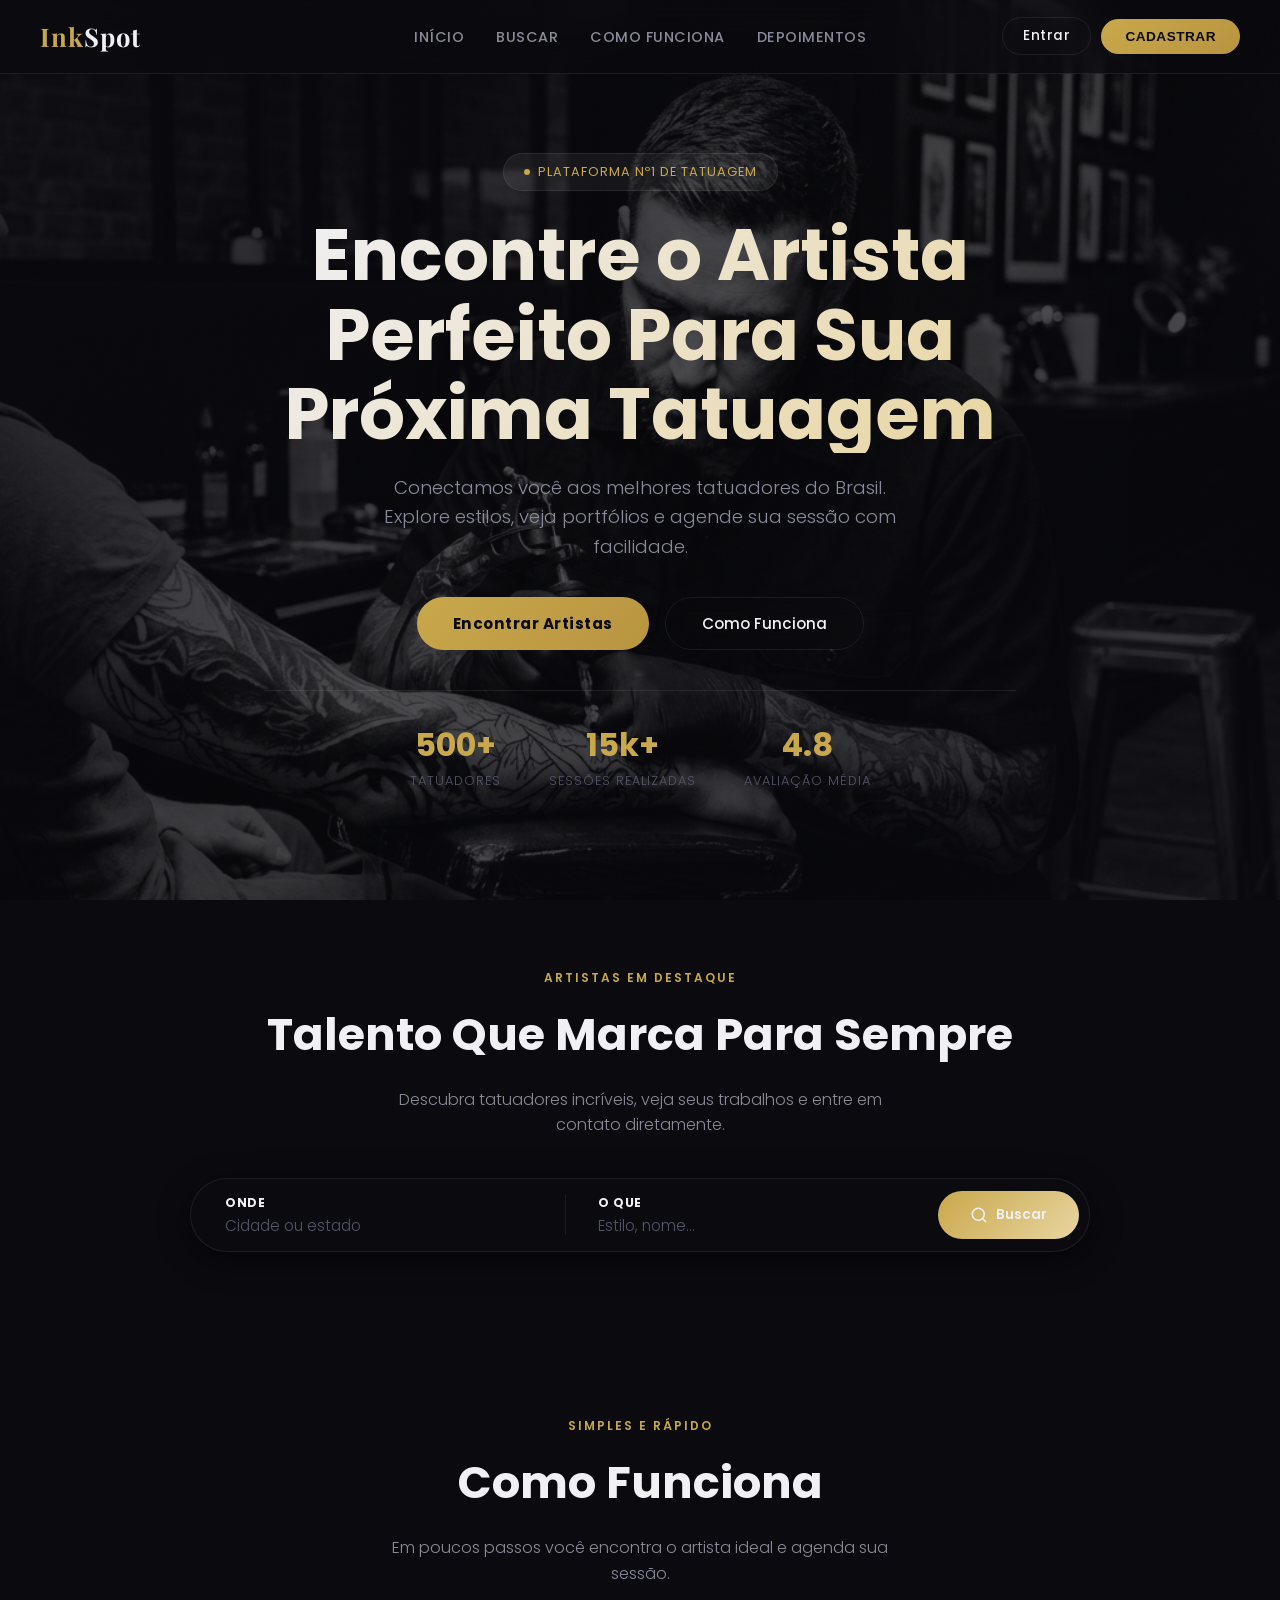
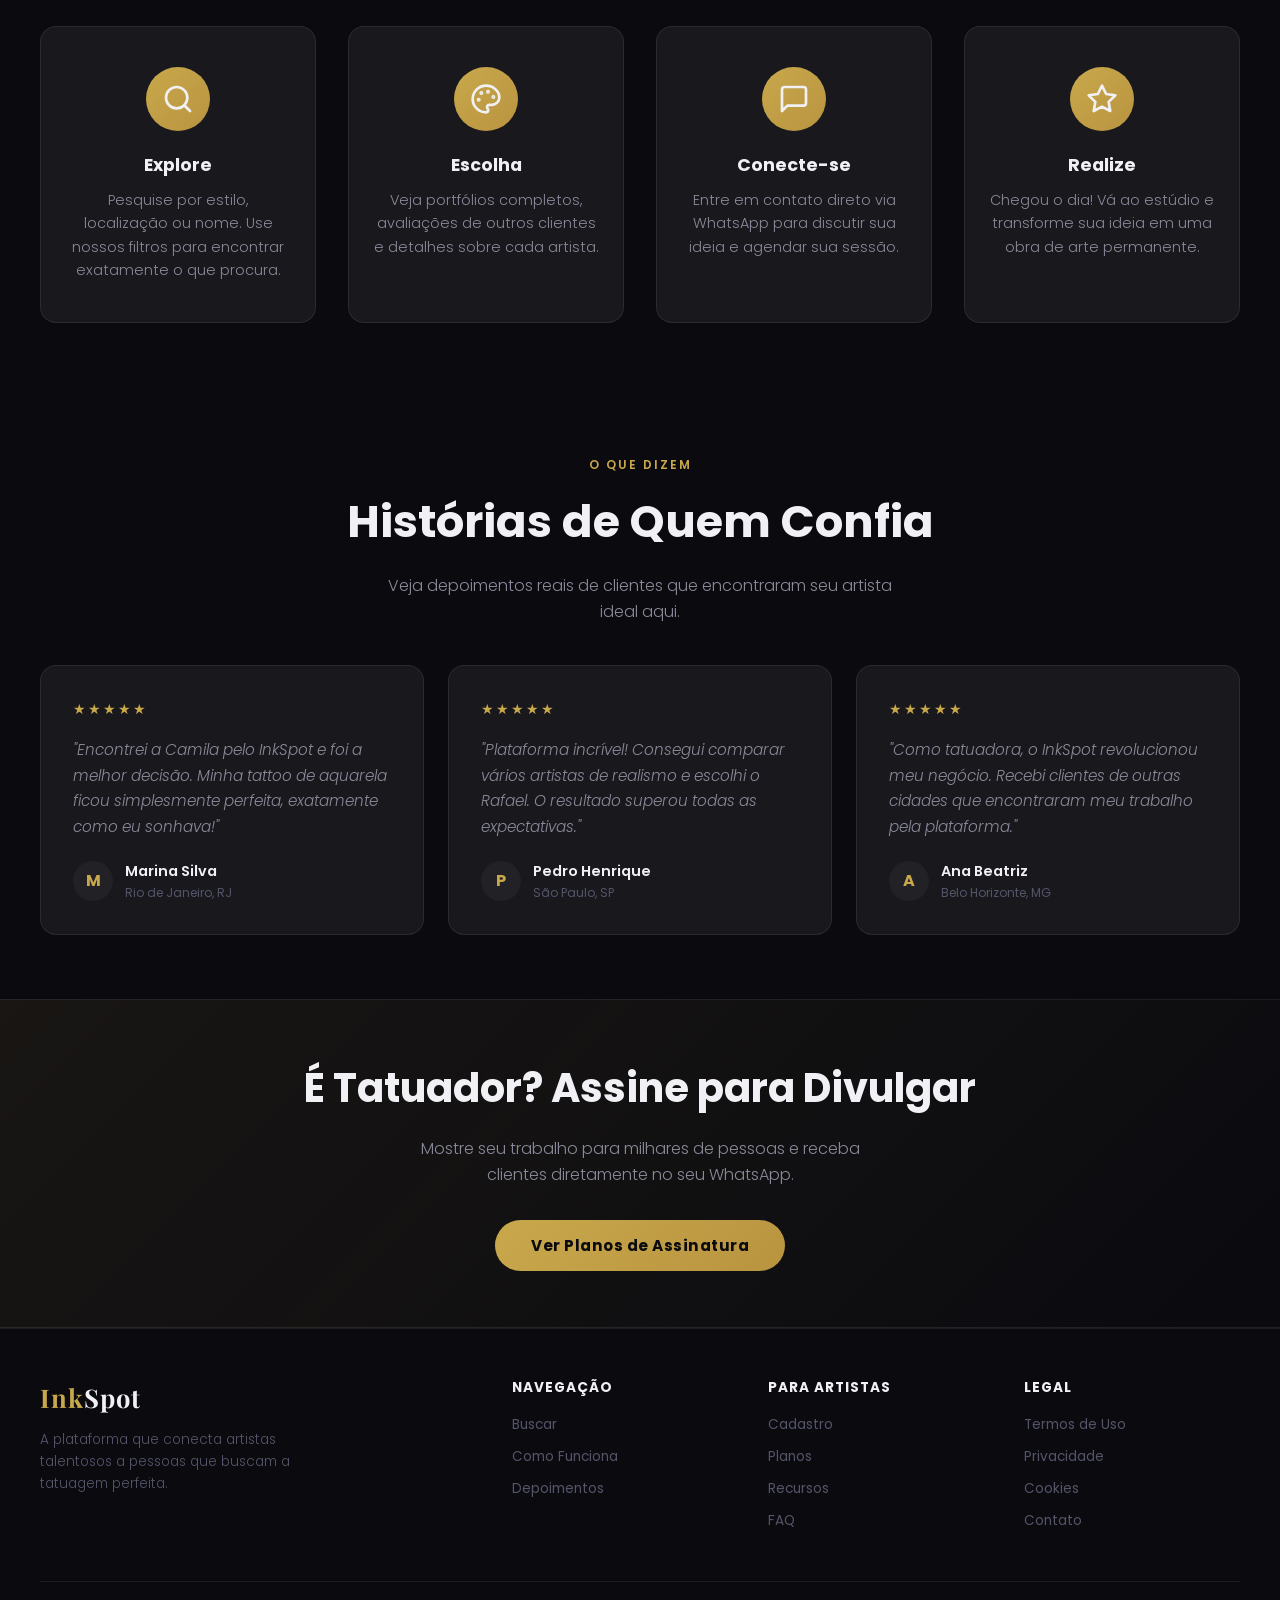
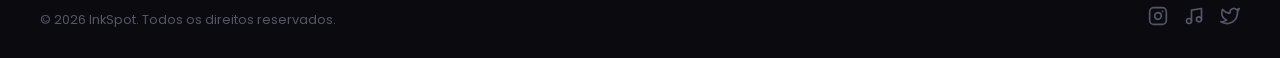
==== Cursos/218191 - PROJETO INTEGRADOR III - NEGÓCIOS DIGITAIS (MAT) 0101-03-26-1s/AppTatto/Index.html @ c36d63e2 "Merge branch 'main' of https://github.com/gujarbim/PUC" ====
<!DOCTYPE html>
<html lang="pt-BR">

<head>
  <meta charset="UTF-8">
  <meta name="viewport" content="width=device-width, initial-scale=1.0">
  <meta name="description"
    content="InkSpot — Encontre os melhores tatuadores da sua região. Veja portfólios, avaliações e agende sua sessão.">
  <title>InkSpot — Encontre Tatuadores Incríveis</title>
  <link rel="stylesheet" href="styles.css">
</head>

<body>

  <!-- Navbar -->
  <nav class="navbar" id="navbar">
    <a href="#" class="nav-logo">Ink<span>Spot</span></a>
    <ul class="nav-links" id="navLinks"><li><a href="Index.html">Início</a></li><li><a href="buscar.html">Buscar</a></li>
      <li><a href="#how">Como Funciona</a></li>
      <li><a href="#testimonials">Depoimentos</a></li>
    </ul>
    <div class="nav-right">

      <div id="navAuthArea">
        <button class="nav-login-btn" onclick="openAuth('login')">Entrar</button>
        <button class="nav-cta" onclick="openAuth('register')">Cadastrar</button>
      </div>
      <button class="nav-toggle" id="navToggle" aria-label="Menu">
        <span></span><span></span><span></span>
      </button>
    </div>
  </nav>

  <!-- Hero -->
  <section class="hero" id="hero">
    <div class="hero-bg"></div>
    <div class="hero-content">
      <div class="hero-badge">Plataforma Nº1 de Tatuagem</div>
      <h1>Encontre o Artista Perfeito Para Sua Próxima Tatuagem</h1>
      <p>Conectamos você aos melhores tatuadores do Brasil. Explore estilos, veja portfólios e agende sua sessão com
        facilidade.</p>
      <div class="hero-actions">
        <button class="btn-primary" onclick="document.getElementById('artists').scrollIntoView({behavior:'smooth'})">Encontrar Artistas</button>
        <button class="btn-outline" onclick="document.getElementById('how').scrollIntoView({behavior:'smooth'})">Como
          Funciona</button>
      </div>
      <div class="hero-stats">
        <div class="hero-stat">
          <h3>500+</h3>
          <p>Tatuadores</p>
        </div>
        <div class="hero-stat">
          <h3>15k+</h3>
          <p>Sessões Realizadas</p>
        </div>
        <div class="hero-stat">
          <h3>4.8</h3>
          <p>Avaliação Média</p>
        </div>
      </div>
    </div>
  </section>

  <!-- Artists -->
  <section class="section" id="artists">
    <div class="section-header fade-in">
      <span class="section-tag">Artistas em Destaque</span>
      <h2>Talento Que Marca Para Sempre</h2>
      <p>Descubra tatuadores incríveis, veja seus trabalhos e entre em contato diretamente.</p>
    </div>
    <!-- Search Panel (Airbnb Style) -->
    <div class="search-panel fade-in">
      <div class="search-panel-field">
        <label for="cepInput">Onde</label>
        <input type="text" id="cepInput" placeholder="Cidade ou estado">
      </div>
      <div class="search-panel-divider"></div>
      <div class="search-panel-field">
        <label for="searchInput">O que</label>
        <input type="text" id="searchInput" placeholder="Estilo, nome...">
      </div>
      <div class="search-panel-actions">
        <button class="search-panel-btn" id="searchBtn">
          <svg width="18" height="18" viewBox="0 0 24 24" fill="none" stroke="currentColor" stroke-width="2" stroke-linecap="round" stroke-linejoin="round">
            <circle cx="11" cy="11" r="8"></circle>
            <line x1="21" y1="21" x2="16.65" y2="16.65"></line>
          </svg>
          Buscar
        </button>
      </div>
    </div>
  </section>

  <!-- How It Works -->
  <section class="section" id="how">
    <div class="section-header fade-in">
      <span class="section-tag">Simples e Rápido</span>
      <h2>Como Funciona</h2>
      <p>Em poucos passos você encontra o artista ideal e agenda sua sessão.</p>
    </div>
    <div class="steps-grid">
      <div class="step-card fade-in">
        <div class="step-icon"><svg width="32" height="32" viewBox="0 0 24 24" fill="none" stroke="currentColor"
            stroke-width="2" stroke-linecap="round" stroke-linejoin="round">
            <circle cx="11" cy="11" r="8"></circle>
            <line x1="21" y1="21" x2="16.65" y2="16.65"></line>
          </svg></div>
        <h3>Explore</h3>
        <p>Pesquise por estilo, localização ou nome. Use nossos filtros para encontrar exatamente o que procura.</p>
      </div>
      <div class="step-card fade-in">
        <div class="step-icon"><svg width="32" height="32" viewBox="0 0 24 24" fill="none" stroke="currentColor"
            stroke-width="2" stroke-linecap="round" stroke-linejoin="round">
            <circle cx="13.5" cy="6.5" r=".5" fill="currentColor"></circle>
            <circle cx="17.5" cy="10.5" r=".5" fill="currentColor"></circle>
            <circle cx="8.5" cy="7.5" r=".5" fill="currentColor"></circle>
            <circle cx="6.5" cy="12.5" r=".5" fill="currentColor"></circle>
            <path
              d="M12 2C6.5 2 2 6.5 2 12s4.5 10 10 10c.926 0 1.648-.746 1.648-1.688 0-.437-.18-.835-.437-1.125-.29-.289-.438-.652-.438-1.125a1.64 1.64 0 0 1 1.668-1.668h1.996c3.051 0 5.555-2.503 5.555-5.554C21.965 6.012 17.461 2 12 2z">
            </path>
          </svg></div>
        <h3>Escolha</h3>
        <p>Veja portfólios completos, avaliações de outros clientes e detalhes sobre cada artista.</p>
      </div>
      <div class="step-card fade-in">
        <div class="step-icon"><svg width="32" height="32" viewBox="0 0 24 24" fill="none" stroke="currentColor"
            stroke-width="2" stroke-linecap="round" stroke-linejoin="round">
            <path d="M21 15a2 2 0 0 1-2 2H7l-4 4V5a2 2 0 0 1 2-2h14a2 2 0 0 1 2 2z"></path>
          </svg></div>
        <h3>Conecte-se</h3>
        <p>Entre em contato direto via WhatsApp para discutir sua ideia e agendar sua sessão.</p>
      </div>
      <div class="step-card fade-in">
        <div class="step-icon"><svg width="32" height="32" viewBox="0 0 24 24" fill="none" stroke="currentColor"
            stroke-width="2" stroke-linecap="round" stroke-linejoin="round">
            <polygon
              points="12 2 15.09 8.26 22 9.27 17 14.14 18.18 21.02 12 17.77 5.82 21.02 7 14.14 2 9.27 8.91 8.26 12 2">
            </polygon>
          </svg></div>
        <h3>Realize</h3>
        <p>Chegou o dia! Vá ao estúdio e transforme sua ideia em uma obra de arte permanente.</p>
      </div>
    </div>
  </section>

  <!-- Testimonials -->
  <section class="section" id="testimonials">
    <div class="section-header fade-in">
      <span class="section-tag">O Que Dizem</span>
      <h2>Histórias de Quem Confia</h2>
      <p>Veja depoimentos reais de clientes que encontraram seu artista ideal aqui.</p>
    </div>
    <div class="testimonials-grid">
      <div class="testimonial-card fade-in">
        <div class="testimonial-stars">★★★★★</div>
        <blockquote>"Encontrei a Camila pelo InkSpot e foi a melhor decisão. Minha tattoo de aquarela ficou simplesmente
          perfeita, exatamente como eu sonhava!"</blockquote>
        <div class="testimonial-author">
          <div class="testimonial-author-avatar">M</div>
          <div class="testimonial-author-info">
            <p>Marina Silva</p>
            <p>Rio de Janeiro, RJ</p>
          </div>
        </div>
      </div>
      <div class="testimonial-card fade-in">
        <div class="testimonial-stars">★★★★★</div>
        <blockquote>"Plataforma incrível! Consegui comparar vários artistas de realismo e escolhi o Rafael. O resultado
          superou todas as expectativas."</blockquote>
        <div class="testimonial-author">
          <div class="testimonial-author-avatar">P</div>
          <div class="testimonial-author-info">
            <p>Pedro Henrique</p>
            <p>São Paulo, SP</p>
          </div>
        </div>
      </div>
      <div class="testimonial-card fade-in">
        <div class="testimonial-stars">★★★★★</div>
        <blockquote>"Como tatuadora, o InkSpot revolucionou meu negócio. Recebi clientes de outras cidades que
          encontraram meu trabalho pela plataforma."</blockquote>
        <div class="testimonial-author">
          <div class="testimonial-author-avatar">A</div>
          <div class="testimonial-author-info">
            <p>Ana Beatriz</p>
            <p>Belo Horizonte, MG</p>
          </div>
        </div>
      </div>
    </div>
  </section>

  <!-- CTA -->
  <section class="cta-section fade-in">
    <h2>É Tatuador? Assine para Divulgar</h2>
    <p>Mostre seu trabalho para milhares de pessoas e receba clientes diretamente no seu WhatsApp.</p>
    <button class="btn-primary" onclick="openAuth('register')">Ver Planos de Assinatura</button>
  </section>

  <!-- Footer -->
  <footer class="footer">
    <div class="footer-grid">
      <div class="footer-brand">
        <a href="#" class="nav-logo">Ink<span>Spot</span></a>
        <p>A plataforma que conecta artistas talentosos a pessoas que buscam a tatuagem perfeita.</p>
      </div>
      <div class="footer-col">
        <h4>Navegação</h4>
        <a href="buscar.html">Buscar</a>
        <a href="#how">Como Funciona</a>
        <a href="#testimonials">Depoimentos</a>
      </div>
      <div class="footer-col">
        <h4>Para Artistas</h4>
        <a href="#">Cadastro</a>
        <a href="#">Planos</a>
        <a href="#">Recursos</a>
        <a href="#">FAQ</a>
      </div>
      <div class="footer-col">
        <h4>Legal</h4>
        <a href="#">Termos de Uso</a>
        <a href="#">Privacidade</a>
        <a href="#">Cookies</a>
        <a href="#">Contato</a>
      </div>
    </div>
    <div class="footer-bottom">
      <span>© 2026 InkSpot. Todos os direitos reservados.</span>
      <div class="footer-socials">
        <a href="#" aria-label="Instagram"><svg width="20" height="20" viewBox="0 0 24 24" fill="none"
            stroke="currentColor" stroke-width="2" stroke-linecap="round" stroke-linejoin="round">
            <rect x="2" y="2" width="20" height="20" rx="5" ry="5"></rect>
            <path d="M16 11.37A4 4 0 1 1 12.63 8 4 4 0 0 1 16 11.37z"></path>
            <line x1="17.5" y1="6.5" x2="17.51" y2="6.5"></line>
          </svg></a>
        <a href="#" aria-label="TikTok"><svg width="20" height="20" viewBox="0 0 24 24" fill="none"
            stroke="currentColor" stroke-width="2" stroke-linecap="round" stroke-linejoin="round">
            <path d="M9 18V5l12-2v13"></path>
            <circle cx="6" cy="18" r="3"></circle>
            <circle cx="18" cy="16" r="3"></circle>
          </svg></a>
        <a href="#" aria-label="Twitter"><svg width="20" height="20" viewBox="0 0 24 24" fill="none"
            stroke="currentColor" stroke-width="2" stroke-linecap="round" stroke-linejoin="round">
            <path
              d="M23 3a10.9 10.9 0 0 1-3.14 1.53 4.48 4.48 0 0 0-7.86 3v1A10.66 10.66 0 0 1 3 4s-4 9 5 13a11.64 11.64 0 0 1-7 2c9 5 20 0 20-11.5a4.5 4.5 0 0 0-.08-.83A7.72 7.72 0 0 0 23 3z">
            </path>
          </svg></a>
      </div>
    </div>
  </footer>

  <!-- Modal -->
  <div class="modal-overlay" id="modalOverlay">
    <div class="modal" id="modalContent"></div>
  </div>

  <!-- Auth Modal -->
  <div class="modal-overlay" id="authOverlay">
    <div class="auth-modal" id="authModal"></div>
  </div>

  <script src="app.js"></script>
  <script src="auth.js"></script>
</body>

</html>
---- Cursos/218191 - PROJETO INTEGRADOR III - NEGÓCIOS DIGITAIS (MAT) 0101-03-26-1s/AppTatto/styles.css ----
@import url('https://fonts.googleapis.com/css2?family=Poppins:wght@300;400;500;600;700;800;900&family=Playfair+Display:ital,wght@0,700;1,700&display=swap');

*, *::before, *::after { margin: 0; padding: 0; box-sizing: border-box; }

:root {
  --bg-primary: #ffffff;
  --bg-secondary: #f0f0f5;
  --bg-card: rgba(0,0,0,0.03);
  --bg-glass: rgba(0,0,0,0.04);
  --border-glass: rgba(0,0,0,0.1);
  --text-primary: #000000;
  --text-secondary: #333333;
  --text-muted: #666666;
  --accent: #b8943f;
  --accent-glow: rgba(184,148,63,0.25);
  --accent-2: #8a7030;
  --danger: #ff4757;
  --success: #2ed573;
  --radius: 16px;
  --radius-sm: 10px;
  --radius-full: 999px;
  --shadow: 0 8px 32px rgba(0,0,0,0.1);
  --transition: 0.3s cubic-bezier(0.4, 0, 0.2, 1);
  --nav-bg: rgba(255,255,255,0.8);
  --nav-bg-scroll: rgba(255,255,255,0.95);
  --hero-overlay: linear-gradient(135deg, rgba(255,255,255,0.92) 0%, rgba(255,255,255,0.7) 50%, rgba(255,255,255,0.85) 100%);
  --gallery-overlay: rgba(255,255,255,0.9);
  --mobile-nav-bg: rgba(255,255,255,0.98);
  --card-hover-shadow: 0 12px 40px rgba(0,0,0,0.15);
  --modal-overlay-bg: rgba(0,0,0,0.5);

  --bg-primary: #0a0a0f;
  --bg-secondary: #12121a;
  --bg-card: rgba(255,255,255,0.04);
  --bg-glass: rgba(255,255,255,0.06);
  --border-glass: rgba(255,255,255,0.08);
  --text-primary: #f0f0f5;
  --text-secondary: #8a8a9a;
  --text-muted: #55556a;
  --accent: #c9a84c;
  --accent-glow: rgba(201,168,76,0.3);
  --accent-2: #e8d5a0;
  --shadow: 0 8px 32px rgba(0,0,0,0.4);
  --nav-bg: rgba(10,10,15,0.7);
  --nav-bg-scroll: rgba(10,10,15,0.95);
  --hero-overlay: linear-gradient(135deg, rgba(10,10,15,0.92) 0%, rgba(10,10,15,0.7) 50%, rgba(10,10,15,0.85) 100%);
  --gallery-overlay: rgba(10,10,15,0.9);
  --mobile-nav-bg: rgba(10,10,15,0.98);
  --card-hover-shadow: 0 12px 40px rgba(0,0,0,0.5);
  --modal-overlay-bg: rgba(0,0,0,0.8);
}



html { scroll-behavior: smooth; }

body {
  font-family: 'Poppins', sans-serif;
  background: var(--bg-primary);
  color: var(--text-primary);
  line-height: 1.6;
  overflow-x: hidden;
  min-height: 100vh;
}

/* ── Scrollbar ── */
::-webkit-scrollbar { width: 6px; }
::-webkit-scrollbar-track { background: transparent; }
::-webkit-scrollbar-thumb { background: var(--accent); border-radius: 3px; }

/* ── Navigation ── */
.navbar {
  position: fixed; top: 0; left: 0; right: 0; z-index: 1000;
  display: flex; align-items: center; justify-content: space-between;
  padding: 16px 40px;
  background: var(--nav-bg);
  backdrop-filter: blur(20px); -webkit-backdrop-filter: blur(20px);
  border-bottom: 1px solid var(--border-glass);
  transition: var(--transition);
}
.navbar.scrolled { background: var(--nav-bg-scroll); padding: 10px 40px; }
.nav-logo {
  font-family: 'Playfair Display', serif;
  font-size: 1.6rem; font-weight: 700; color: var(--accent);
  text-decoration: none; letter-spacing: 1px;
}
.nav-logo span { color: var(--text-primary); }
.nav-links { position: absolute; left: 50%; transform: translateX(-50%); display: flex; gap: 32px; list-style: none; }
.nav-links a {
  color: var(--text-secondary); text-decoration: none; font-weight: 500;
  font-size: 0.9rem; letter-spacing: 0.5px; text-transform: uppercase;
  transition: var(--transition); position: relative;
}
.nav-links a::after {
  content: ''; position: absolute; bottom: -4px; left: 0; width: 0; height: 2px;
  background: var(--accent); transition: var(--transition);
}
.nav-links a:hover { color: var(--accent); }
.nav-links a:hover::after { width: 100%; }
.nav-cta {
  background: linear-gradient(135deg, var(--accent), #b8943f);
  color: #0a0a0f; border: none; padding: 10px 24px;
  border-radius: var(--radius-full); font-weight: 600; font-size: 0.85rem;
  cursor: pointer; letter-spacing: 0.5px; text-transform: uppercase;
  transition: var(--transition);
}
.nav-cta:hover { transform: translateY(-2px); box-shadow: 0 4px 20px var(--accent-glow); }
.nav-right { display: flex; align-items: center; gap: 12px; }
.theme-toggle {
  background: var(--bg-glass); border: 1px solid var(--border-glass);
  width: 40px; height: 40px; border-radius: 50%; cursor: pointer;
  display: flex; align-items: center; justify-content: center;
  font-size: 1.1rem; transition: var(--transition); color: var(--text-primary);
}
.theme-toggle:hover { border-color: var(--accent); background: var(--accent-glow); }
.nav-toggle { display: none; flex-direction: column; gap: 5px; cursor: pointer; background: none; border: none; padding: 4px; }
.nav-toggle span { width: 24px; height: 2px; background: var(--text-primary); transition: var(--transition); display: block; }
.nav-toggle.active span:nth-child(1) { transform: rotate(45deg) translate(5px, 5px); }
.nav-toggle.active span:nth-child(2) { opacity: 0; }
.nav-toggle.active span:nth-child(3) { transform: rotate(-45deg) translate(5px, -5px); }

/* ── Hero ── */
.hero {
  position: relative; min-height: 100vh;
  display: flex; align-items: center; justify-content: center;
  overflow: hidden; padding-top: 80px;
}
.hero-bg {
  position: absolute; inset: 0;
  background: url('assets/images/hero-bg.png') center/cover no-repeat;
}
.hero-bg::after {
  content: ''; position: absolute; inset: 0;
  background: var(--hero-overlay);
}
.hero-content {
  position: relative; z-index: 2; text-align: center;
  max-width: 800px; padding: 0 24px;
  animation: fadeUp 1s ease-out;
}
.hero-badge {
  display: inline-flex; align-items: center; gap: 8px;
  background: var(--bg-glass); border: 1px solid var(--border-glass);
  padding: 8px 20px; border-radius: var(--radius-full);
  font-size: 0.8rem; color: var(--accent); letter-spacing: 1px;
  text-transform: uppercase; margin-bottom: 24px;
}
.hero-badge::before { content: ''; width: 6px; height: 6px; background: var(--accent); border-radius: 50%; animation: pulse 2s infinite; }
.hero h1 {
  font-family: 'Poppins', sans-serif;
  font-size: clamp(2.5rem, 6vw, 4.5rem);
  line-height: 1.1; margin-bottom: 20px;
  background: linear-gradient(135deg, var(--text-primary), var(--accent-2));
  -webkit-background-clip: text; -webkit-text-fill-color: transparent;
  background-clip: text;
}
.hero p { color: var(--text-secondary); font-size: 1.15rem; max-width: 560px; margin: 0 auto 36px; font-weight: 300; }
.hero-actions { display: flex; gap: 16px; justify-content: center; flex-wrap: wrap; }
.btn-primary {
  background: linear-gradient(135deg, var(--accent), #b8943f);
  color: #0a0a0f; border: none; padding: 14px 36px;
  border-radius: var(--radius-full); font-weight: 700; font-size: 0.95rem;
  cursor: pointer; letter-spacing: 0.5px; transition: var(--transition);
  font-family: 'Poppins', sans-serif;
}
.btn-primary:hover { transform: translateY(-3px); box-shadow: 0 8px 30px var(--accent-glow); }
.btn-outline {
  background: transparent; color: var(--text-primary);
  border: 1px solid var(--border-glass); padding: 14px 36px;
  border-radius: var(--radius-full); font-weight: 500; font-size: 0.95rem;
  cursor: pointer; transition: var(--transition); backdrop-filter: blur(10px);
  font-family: 'Poppins', sans-serif;
}
.btn-outline:hover { border-color: var(--accent); color: var(--accent); transform: translateY(-3px); }
.hero-stats {
  display: flex; justify-content: center; gap: 48px; margin-top: 40px;
  padding-top: 28px; border-top: 1px solid var(--border-glass);
}
.hero-stat h3 { font-size: 2rem; color: var(--accent); font-weight: 700; }
.hero-stat p { font-size: 0.8rem; color: var(--text-muted); text-transform: uppercase; letter-spacing: 1px; }

/* ── Section Layout ── */
.section { padding: 64px 40px; max-width: 1280px; margin: 0 auto; }
.section-header { text-align: center; margin-bottom: 40px; }
.section-tag {
  display: inline-block; font-size: 0.75rem; text-transform: uppercase;
  letter-spacing: 2px; color: var(--accent); margin-bottom: 12px; font-weight: 600;
}
.section-header h2 {
  font-family: 'Poppins', sans-serif; font-size: clamp(1.8rem, 4vw, 2.8rem);
  margin-bottom: 16px;
}
.section-header p { color: var(--text-secondary); max-width: 520px; margin: 0 auto; font-weight: 300; }

/* ── Search Bar ── */
.search-bar {
  display: flex; gap: 12px; max-width: 700px; margin: 0 auto 32px;
  background: var(--bg-glass); border: 1px solid var(--border-glass);
  border-radius: var(--radius-full); padding: 6px;
  backdrop-filter: blur(10px);
}
.search-bar input {
  flex: 1; background: transparent; border: none; outline: none;
  color: var(--text-primary); padding: 12px 20px; font-size: 0.95rem;
  font-family: 'Poppins', sans-serif;
}
.search-bar input::placeholder { color: var(--text-muted); }
.search-bar button {
  background: linear-gradient(135deg, var(--accent), #b8943f);
  color: #0a0a0f; border: none; padding: 12px 28px;
  border-radius: var(--radius-full); font-weight: 600; cursor: pointer;
  transition: var(--transition); font-family: 'Poppins', sans-serif;
}
.search-bar button:hover { box-shadow: 0 4px 20px var(--accent-glow); }

/* ── Style Filters ── */
.style-filters {
  display: flex; gap: 10px; justify-content: center; flex-wrap: wrap; margin-bottom: 32px;
}
.filter-btn {
  background: var(--bg-glass); border: 1px solid var(--border-glass);
  color: var(--text-secondary); padding: 8px 20px;
  border-radius: var(--radius-full); font-size: 0.85rem; cursor: pointer;
  transition: var(--transition); font-family: 'Poppins', sans-serif;
}
.filter-btn:hover, .filter-btn.active {
  background: var(--accent); color: #0a0a0f; border-color: var(--accent); font-weight: 600;
}

/* ── Artist Cards ── */
.artists-grid {
  display: grid;
  grid-template-columns: repeat(auto-fill, minmax(280px, 1fr));
  gap: 24px;
}
.artist-card {
  background: var(--bg-card);
  border: 1px solid var(--border-glass);
  border-radius: var(--radius);
  overflow: hidden; cursor: pointer;
  transition: var(--transition);
}
.artist-card:hover {
  transform: translateY(-8px);
  border-color: rgba(201,168,76,0.3);
  box-shadow: var(--card-hover-shadow);
}
.artist-card-img {
  position: relative; width: 100%; height: 200px; overflow: hidden;
}
.artist-card-img img { width: 100%; height: 100%; object-fit: cover; transition: var(--transition); }
.artist-card:hover .artist-card-img img { transform: scale(1.05); }
.artist-badge-overlay {
  position: absolute; top: 12px; right: 12px;
  background: rgba(0,0,0,0.6); backdrop-filter: blur(8px);
  padding: 4px 12px; border-radius: var(--radius-full);
  font-size: 0.7rem; color: #ffffff; font-weight: 600;
}
.artist-card-body { padding: 20px; }
.artist-card-header { display: flex; align-items: center; gap: 12px; margin-bottom: 12px; }
.artist-avatar {
  width: 44px; height: 44px; border-radius: 50%; object-fit: cover;
  border: 2px solid var(--accent);
}
.artist-card-name h3 { font-size: 1rem; font-weight: 600; }
.artist-card-name p { font-size: 0.8rem; color: var(--text-muted); }
.artist-card-tags { display: flex; gap: 6px; flex-wrap: wrap; margin-bottom: 14px; }
.tag {
  background: rgba(201,168,76,0.1); color: var(--accent);
  padding: 3px 10px; border-radius: var(--radius-full);
  font-size: 0.7rem; font-weight: 500;
}
.artist-card-footer {
  display: flex; justify-content: space-between; align-items: center;
  padding-top: 14px; border-top: 1px solid var(--border-glass);
}
.artist-rating { display: flex; align-items: center; gap: 4px; font-size: 0.85rem; color: var(--accent); }
.artist-price { font-size: 0.85rem; color: var(--text-secondary); }

/* ── Location Search ── */
.location-search {
  max-width: 800px; margin: 0 auto 48px;
  background: var(--bg-glass); border: 1px solid var(--border-glass);
  border-radius: var(--radius); padding: 24px;
  backdrop-filter: blur(10px);
}
.location-selects {
  display: flex; gap: 16px; align-items: flex-end; flex-wrap: wrap;
}
.location-field {
  flex: 1; min-width: 200px; display: flex; flex-direction: column; gap: 8px;
}
.location-field label {
  font-size: 0.85rem; color: var(--text-secondary); text-transform: uppercase; letter-spacing: 1px; font-weight: 500;
}
.location-field select {
  width: 100%; padding: 14px 20px; background: var(--bg-card);
  border: 1px solid var(--border-glass); border-radius: var(--radius-sm);
  color: var(--text-primary); font-family: 'Poppins', sans-serif;
  font-size: 0.95rem; outline: none; appearance: none;
  cursor: pointer; transition: var(--transition);
  background-image: url("data:image/svg+xml;charset=UTF-8,%3csvg xmlns='http://www.w3.org/2000/svg' viewBox='0 0 24 24' fill='none' stroke='currentColor' stroke-width='2' stroke-linecap='round' stroke-linejoin='round'%3e%3cpolyline points='6 9 12 15 18 9'%3e%3c/polyline%3e%3c/svg%3e");
  background-repeat: no-repeat; background-position: right 1rem center; background-size: 1em;
}
.location-field select:focus { border-color: var(--accent); }
.location-field select:disabled { opacity: 0.5; cursor: not-allowed; }
.location-field select option { background: var(--bg-secondary); color: var(--text-primary); }

.location-search-btn {
  padding: 14px 32px; height: 50px; white-space: nowrap; font-size: 0.95rem;
}

.popular-cities {
  margin-bottom: 48px;
}
.popular-cities-title {
  font-size: 1.1rem; color: var(--accent); margin-bottom: 16px; font-weight: 600; text-align: center;
}
.popular-cities-grid {
  display: flex; gap: 12px; justify-content: center; flex-wrap: wrap;
}
.popular-city-card {
  background: var(--bg-glass); border: 1px solid var(--border-glass);
  padding: 12px 24px; border-radius: var(--radius-full);
  cursor: pointer; transition: var(--transition);
  display: flex; align-items: center; gap: 8px;
}
.popular-city-card:hover {
  border-color: var(--accent); background: var(--accent-glow); transform: translateY(-2px);
}
.popular-city-card h4 { font-size: 0.9rem; font-weight: 500; }
.popular-city-card span { font-size: 0.75rem; color: var(--text-muted); background: var(--bg-card); padding: 2px 8px; border-radius: var(--radius-full); }

.location-results {
  display: none;
}
.location-results.active {
  display: block;
}

/* ── How It Works ── */
.steps-grid { display: grid; grid-template-columns: repeat(auto-fit, minmax(240px, 1fr)); gap: 32px; }
.step-card {
  text-align: center; padding: 40px 24px;
  background: var(--bg-glass); border: 1px solid var(--border-glass);
  border-radius: var(--radius); transition: var(--transition);
}
.step-card:hover { border-color: rgba(201,168,76,0.3); transform: translateY(-4px); }
.step-icon {
  width: 64px; height: 64px; margin: 0 auto 20px;
  background: linear-gradient(135deg, var(--accent), #b8943f);
  border-radius: 50%; display: flex; align-items: center; justify-content: center;
  font-size: 1.5rem;
}
.step-card h3 { margin-bottom: 10px; font-size: 1.1rem; }
.step-card p { color: var(--text-secondary); font-size: 0.9rem; font-weight: 300; }

/* ── Testimonials ── */
.testimonials-grid { display: grid; grid-template-columns: repeat(auto-fit, minmax(300px, 1fr)); gap: 24px; }
.testimonial-card {
  background: var(--bg-glass); border: 1px solid var(--border-glass);
  border-radius: var(--radius); padding: 32px;
  transition: var(--transition);
}
.testimonial-card:hover { border-color: rgba(201,168,76,0.2); }
.testimonial-stars { color: var(--accent); font-size: 0.9rem; margin-bottom: 16px; letter-spacing: 2px; }
.testimonial-card blockquote { font-size: 0.95rem; color: var(--text-secondary); font-style: italic; margin-bottom: 20px; font-weight: 300; line-height: 1.7; }
.testimonial-author { display: flex; align-items: center; gap: 12px; }
.testimonial-author-avatar { width: 40px; height: 40px; border-radius: 50%; background: var(--bg-card); display: flex; align-items: center; justify-content: center; font-weight: 700; color: var(--accent); font-size: 1rem; }
.testimonial-author-info p:first-child { font-weight: 600; font-size: 0.9rem; }
.testimonial-author-info p:last-child { font-size: 0.75rem; color: var(--text-muted); }

/* ── CTA Section ── */
.cta-section {
  text-align: center; padding: 56px 40px;
  background: linear-gradient(135deg, rgba(201,168,76,0.08) 0%, transparent 100%);
  border-top: 1px solid var(--border-glass); border-bottom: 1px solid var(--border-glass);
}
.cta-section h2 { font-family: 'Poppins', sans-serif; font-size: clamp(1.8rem, 4vw, 2.5rem); margin-bottom: 16px; }
.cta-section p { color: var(--text-secondary); max-width: 480px; margin: 0 auto 32px; font-weight: 300; }

/* ── Plans ── */
.plans-grid { display: grid; grid-template-columns: repeat(3, 1fr); gap: 24px; margin-top: 40px; }
.plan-card {
  background: var(--bg-card); border: 1px solid var(--border-glass);
  border-radius: var(--radius); padding: 32px 24px;
  display: flex; flex-direction: column; gap: 16px; position: relative;
  transition: var(--transition);
}
.plan-card:hover { transform: translateY(-4px); border-color: var(--accent); box-shadow: var(--shadow); }
.plan-card.featured {
  background: linear-gradient(180deg, rgba(201,168,76,0.05) 0%, var(--bg-card) 100%);
  border-color: var(--accent);
}
.plan-badge {
  position: absolute; top: -12px; left: 50%; transform: translateX(-50%);
  background: var(--accent); color: #0a0a0f; font-size: 0.75rem; font-weight: 700;
  padding: 4px 12px; border-radius: var(--radius-full); text-transform: uppercase; letter-spacing: 0.5px;
}
.plan-card h3 { font-size: 1.4rem; color: var(--text-primary); text-align: center; }
.plan-price { font-size: 2.2rem; font-weight: 700; color: var(--accent); text-align: center; font-family: 'Poppins', sans-serif; }
.plan-price span { font-size: 0.9rem; color: var(--text-muted); font-weight: 400; font-family: 'Poppins', sans-serif; }
.plan-features { list-style: none; margin: 16px 0; padding: 0; display: flex; flex-direction: column; gap: 12px; }
.plan-features li { display: flex; align-items: center; gap: 8px; font-size: 0.9rem; color: var(--text-secondary); }
.plan-features li::before { content: '✓'; color: var(--success); font-weight: 700; }

/* ── Footer ── */
.footer {
  padding: 48px 40px 24px; border-top: 1px solid var(--border-glass);
  max-width: 1280px; margin: 0 auto;
}
.footer-grid { display: grid; grid-template-columns: 2fr 1fr 1fr 1fr; gap: 40px; margin-bottom: 40px; }
.footer-brand .nav-logo { display: inline-block; margin-bottom: 12px; }
.footer-brand p { color: var(--text-muted); font-size: 0.85rem; max-width: 280px; font-weight: 300; }
.footer-col h4 { color: var(--text-primary); font-size: 0.85rem; text-transform: uppercase; letter-spacing: 1px; margin-bottom: 16px; }
.footer-col a { display: block; color: var(--text-muted); text-decoration: none; font-size: 0.85rem; margin-bottom: 10px; transition: var(--transition); }
.footer-col a:hover { color: var(--accent); }
.footer-bottom {
  padding-top: 24px; border-top: 1px solid var(--border-glass);
  display: flex; justify-content: space-between; align-items: center;
  font-size: 0.8rem; color: var(--text-muted);
}
.footer-socials { display: flex; gap: 16px; }
.footer-socials a { color: var(--text-muted); text-decoration: none; font-size: 1.1rem; transition: var(--transition); }
.footer-socials a:hover { color: var(--accent); }

/* ── Modal ── */
.modal-overlay {
  position: fixed; inset: 0; z-index: 2000;
  background: var(--modal-overlay-bg); backdrop-filter: blur(8px);
  display: none; align-items: center; justify-content: center;
  padding: 24px;
}
.modal-overlay.active { display: flex; }
.modal {
  background: var(--bg-secondary); border: 1px solid var(--border-glass);
  border-radius: var(--radius); max-width: 800px; width: 100%;
  max-height: 90vh; overflow-y: auto; position: relative;
  animation: modalIn 0.3s ease-out;
}
.modal-close {
  position: absolute; top: 16px; right: 16px; z-index: 10;
  background: rgba(0,0,0,0.5); border: none; color: #ffffff;
  width: 36px; height: 36px; border-radius: 50%; cursor: pointer;
  font-size: 1.2rem; display: flex; align-items: center; justify-content: center;
  transition: var(--transition);
}
.modal-close:hover { background: var(--danger); }
.modal-hero { position: relative; height: 280px; overflow: hidden; }
.modal-hero img { width: 100%; height: 100%; object-fit: cover; }
.modal-hero-gradient {
  position: absolute; bottom: 0; left: 0; right: 0; height: 120px;
  background: linear-gradient(to top, var(--bg-secondary), transparent);
}
.modal-body { padding: 0 32px 32px; margin-top: -40px; position: relative; z-index: 2; }
.modal-artist-info { display: flex; align-items: flex-end; gap: 16px; margin-bottom: 24px; }
.modal-avatar { width: 72px; height: 72px; border-radius: 50%; object-fit: cover; border: 3px solid var(--accent); }
.modal-artist-info h2 { font-size: 1.5rem; }
.modal-artist-info .modal-location { font-size: 0.85rem; color: var(--text-muted); }
.modal-stats { display: flex; gap: 24px; margin-bottom: 24px; }
.modal-stat {
  background: var(--bg-glass); border: 1px solid var(--border-glass);
  padding: 12px 20px; border-radius: var(--radius-sm); text-align: center;
  flex: 1;
}
.modal-stat h4 { font-size: 1.2rem; color: var(--accent); }
.modal-stat p { font-size: 0.75rem; color: var(--text-muted); text-transform: uppercase; }
.modal-section { margin-bottom: 24px; }
.modal-section h3 { font-size: 1rem; margin-bottom: 12px; color: var(--accent); }
.modal-section p { color: var(--text-secondary); font-size: 0.9rem; font-weight: 300; line-height: 1.7; }
.modal-gallery { display: grid; grid-template-columns: repeat(3, 1fr); gap: 8px; }
.modal-gallery img { width: 100%; aspect-ratio: 1; object-fit: cover; border-radius: var(--radius-sm); }
.modal-contact-btn {
  width: 100%; padding: 14px;
  background: linear-gradient(135deg, var(--accent), #b8943f);
  color: #0a0a0f; border: none; border-radius: var(--radius-full);
  font-weight: 700; font-size: 1rem; cursor: pointer;
  transition: var(--transition); font-family: 'Poppins', sans-serif;
}
.modal-contact-btn:hover { box-shadow: 0 8px 30px var(--accent-glow); transform: translateY(-2px); }

/* ── Animations ── */
@keyframes fadeUp { from { opacity: 0; transform: translateY(30px); } to { opacity: 1; transform: translateY(0); } }
@keyframes pulse { 0%, 100% { opacity: 1; } 50% { opacity: 0.4; } }
@keyframes modalIn { from { opacity: 0; transform: scale(0.95); } to { opacity: 1; transform: scale(1); } }

.fade-in { opacity: 0; transform: translateY(24px); transition: opacity 0.6s ease, transform 0.6s ease; }
.fade-in.visible { opacity: 1; transform: translateY(0); }

/* ── Responsive ── */
@media (max-width: 1024px) {
  .section { padding: 56px 28px; }
  .steps-grid { grid-template-columns: repeat(2, 1fr); }
  .footer-grid { grid-template-columns: 2fr 1fr 1fr; }
  .hero-stats { gap: 32px; }
  .modal-stats { gap: 12px; flex-wrap: wrap; }
  .modal-stat { min-width: calc(50% - 8px); }
}

@media (max-width: 768px) {
  .navbar { padding: 12px 20px; }
  .nav-links {
    display: none; position: fixed; top: 0; left: 0; right: 0; bottom: 0; transform: none;
    background: var(--mobile-nav-bg); flex-direction: column;
    align-items: center; justify-content: center; gap: 28px; z-index: 999;
  }
  .nav-links.open { display: flex; }
  .nav-links a { font-size: 1.2rem; }
  .nav-cta { display: none; }
  .nav-toggle { display: flex; z-index: 1001; }
  .section { padding: 48px 20px; }
  .section-header { margin-bottom: 28px; }
  .hero-content { padding: 0 16px; }
  .hero p { font-size: 1rem; }
  .hero-stats { gap: 20px; flex-wrap: wrap; justify-content: center; }
  .hero-stat { min-width: 80px; }
  .hero-stat h3 { font-size: 1.5rem; }
  .hero-stat p { font-size: 0.7rem; }
  .artists-grid { grid-template-columns: repeat(auto-fill, minmax(240px, 1fr)); gap: 16px; }
  .steps-grid { grid-template-columns: 1fr; gap: 16px; }
  .plans-grid { grid-template-columns: 1fr; gap: 24px; }
  .step-card { padding: 28px 20px; }
  .testimonials-grid { grid-template-columns: 1fr; }
  .footer-grid { grid-template-columns: 1fr 1fr; gap: 24px; }
  .footer-bottom { flex-direction: column; gap: 12px; text-align: center; }
  .modal { max-height: 95vh; }
  .modal-hero { height: 200px; }
  .modal-gallery { grid-template-columns: repeat(3, 1fr); }
  .modal-body { padding: 0 20px 20px; }
  .modal-stats { gap: 8px; }
  .modal-stat { padding: 10px 12px; }
  .modal-stat h4 { font-size: 1rem; }
  .search-bar { flex-direction: column; border-radius: var(--radius); }
  .search-bar button { border-radius: var(--radius-sm); }
  .cta-section { padding: 40px 20px; }
  .style-filters { gap: 8px; }
  .filter-btn { padding: 6px 14px; font-size: 0.8rem; }
}

@media (max-width: 480px) {
  .hero h1 { font-size: 1.8rem; }
  .hero p { font-size: 0.9rem; }
  .hero-actions { flex-direction: column; align-items: center; }
  .btn-primary, .btn-outline { width: 100%; text-align: center; }
  .hero-stats { gap: 16px; }
  .artists-grid { grid-template-columns: 1fr; }
  .footer-grid { grid-template-columns: 1fr; }
  .modal-gallery { grid-template-columns: repeat(2, 1fr); }
  .modal-artist-info { flex-direction: column; align-items: flex-start; }
  .modal-avatar { width: 56px; height: 56px; }
  .section-header h2 { font-size: 1.5rem; }
  .search-bar input { padding: 10px 16px; font-size: 0.9rem; }
  .nav-login-btn { display: none; }
  .nav-cta { display: none; }
  .nav-user-name { display: none; }
}

/* ── Auth Modal ── */
.auth-modal {
  background: var(--bg-secondary); border: 1px solid var(--border-glass);
  border-radius: var(--radius); max-width: 480px; width: 100%;
  max-height: 92vh; overflow-y: auto; position: relative;
  padding: 40px; animation: modalIn 0.3s ease-out;
}
.auth-header { text-align: center; margin-bottom: 28px; }
.auth-logo {
  font-family: 'Playfair Display', serif; font-size: 1.8rem;
  font-weight: 700; color: var(--accent); margin-bottom: 16px;
}
.auth-logo span { color: var(--text-primary); }
.auth-header h2 { font-size: 1.4rem; margin-bottom: 6px; }
.auth-header p { color: var(--text-muted); font-size: 0.9rem; font-weight: 300; }

.auth-tabs { display: flex; gap: 4px; margin-bottom: 24px; background: var(--bg-glass); border-radius: var(--radius-sm); padding: 4px; }
.auth-tab {
  flex: 1; padding: 10px; border: none; background: transparent;
  color: var(--text-secondary); font-family: 'Poppins', sans-serif;
  font-size: 0.9rem; font-weight: 500; cursor: pointer;
  border-radius: 8px; transition: var(--transition);
}
.auth-tab.active { background: var(--accent); color: #0a0a0f; font-weight: 600; }

.auth-form { display: flex; flex-direction: column; gap: 18px; }
.auth-field label { display: block; font-size: 0.8rem; font-weight: 500; color: var(--text-secondary); margin-bottom: 6px; text-transform: uppercase; letter-spacing: 0.5px; }
.auth-field input {
  width: 100%; padding: 12px 16px; background: var(--bg-glass);
  border: 1px solid var(--border-glass); border-radius: var(--radius-sm);
  color: var(--text-primary); font-family: 'Poppins', sans-serif;
  font-size: 0.95rem; transition: var(--transition); outline: none;
}
.auth-field input:focus { border-color: var(--accent); box-shadow: 0 0 0 3px var(--accent-glow); }
.auth-field input::placeholder { color: var(--text-muted); }

.auth-password-wrap { position: relative; }
.auth-password-wrap input { padding-right: 48px; }
.auth-eye {
  position: absolute; right: 12px; top: 50%; transform: translateY(-50%);
  background: none; border: none; cursor: pointer; font-size: 1rem;
  color: var(--text-muted); padding: 4px;
}

.auth-type-selector { margin-bottom: 4px; }
.auth-type-selector > label { display: block; font-size: 0.8rem; font-weight: 500; color: var(--text-secondary); margin-bottom: 10px; text-transform: uppercase; letter-spacing: 0.5px; }
.auth-type-options { display: grid; grid-template-columns: 1fr 1fr; gap: 12px; }
.auth-type-option { cursor: pointer; }
.auth-type-option input { display: none; }
.auth-type-card {
  display: flex; flex-direction: column; align-items: center; gap: 6px;
  padding: 16px 12px; background: var(--bg-glass);
  border: 2px solid var(--border-glass); border-radius: var(--radius-sm);
  transition: var(--transition); text-align: center;
}
.auth-type-option input:checked + .auth-type-card { border-color: var(--accent); background: rgba(201,168,76,0.08); }
.auth-type-icon { font-size: 1.6rem; }
.auth-type-label { font-weight: 600; font-size: 0.95rem; }
.auth-type-desc { font-size: 0.72rem; color: var(--text-muted); }

.auth-submit {
  width: 100%; padding: 14px;
  background: linear-gradient(135deg, var(--accent), #b8943f);
  color: #0a0a0f; border: none; border-radius: var(--radius-full);
  font-weight: 700; font-size: 1rem; cursor: pointer;
  font-family: 'Poppins', sans-serif; transition: var(--transition);
  margin-top: 4px;
}
.auth-submit:hover { box-shadow: 0 8px 30px var(--accent-glow); transform: translateY(-2px); }

.auth-switch { text-align: center; font-size: 0.85rem; color: var(--text-muted); }
.auth-switch a { color: var(--accent); text-decoration: none; font-weight: 600; }
.auth-switch a:hover { text-decoration: underline; }

.auth-error {
  background: rgba(255,71,87,0.1); border: 1px solid rgba(255,71,87,0.3);
  color: var(--danger); padding: 10px 16px; border-radius: var(--radius-sm);
  font-size: 0.85rem; text-align: center;
}
@keyframes shake { 0%,100%{transform:translateX(0)} 25%{transform:translateX(-8px)} 75%{transform:translateX(8px)} }
.auth-error.shake { animation: shake 0.4s ease; }

/* ── Nav Login Button ── */
.nav-login-btn {
  background: transparent; border: 1px solid var(--border-glass);
  color: var(--text-primary); padding: 8px 20px;
  border-radius: var(--radius-full); font-weight: 500; font-size: 0.85rem;
  cursor: pointer; font-family: 'Poppins', sans-serif;
  transition: var(--transition); letter-spacing: 0.5px;
}
.nav-login-btn:hover { border-color: var(--accent); color: var(--accent); }
#navAuthArea { display: flex; align-items: center; gap: 10px; }

/* ── Nav User Dropdown ── */
.nav-user {
  position: relative; display: flex; align-items: center; gap: 8px;
  cursor: pointer; padding: 4px 12px 4px 4px;
  border-radius: var(--radius-full); transition: var(--transition);
  border: 1px solid transparent;
}
.nav-user:hover { border-color: var(--border-glass); background: var(--bg-glass); }
.nav-user-avatar {
  width: 34px; height: 34px; border-radius: 50%;
  background: linear-gradient(135deg, var(--accent), #b8943f);
  color: #0a0a0f; display: flex; align-items: center; justify-content: center;
  font-weight: 700; font-size: 0.85rem;
}
.nav-user-name { font-size: 0.85rem; font-weight: 500; color: var(--text-primary); }

.nav-user-dropdown {
  position: absolute; top: calc(100% + 10px); right: 0;
  background: var(--bg-secondary); border: 1px solid var(--border-glass);
  border-radius: var(--radius-sm); min-width: 240px;
  box-shadow: var(--shadow); opacity: 0; visibility: hidden;
  transform: translateY(-8px); transition: var(--transition); z-index: 100;
}
.nav-user-dropdown.show { opacity: 1; visibility: visible; transform: translateY(0); }

.dropdown-header { display: flex; align-items: center; gap: 12px; padding: 16px; }
.dropdown-avatar {
  width: 40px; height: 40px; border-radius: 50%;
  background: linear-gradient(135deg, var(--accent), #b8943f);
  color: #0a0a0f; display: flex; align-items: center; justify-content: center;
  font-weight: 700; font-size: 1rem;
}
.dropdown-name { font-weight: 600; font-size: 0.9rem; }
.dropdown-type { font-size: 0.75rem; color: var(--text-muted); }
.dropdown-divider { height: 1px; background: var(--border-glass); margin: 4px 0; }
.dropdown-item {
  display: flex; align-items: center; gap: 8px; padding: 10px 16px;
  color: var(--text-secondary); text-decoration: none; font-size: 0.85rem;
  transition: var(--transition);
}
.dropdown-item:hover { background: var(--bg-glass); color: var(--text-primary); }
.dropdown-logout:hover { color: var(--danger); }

/* ── Toast ── */
.toast {
  position: fixed; bottom: 24px; left: 50%; transform: translateX(-50%) translateY(20px);
  background: var(--bg-secondary); border: 1px solid var(--border-glass);
  color: var(--text-primary); padding: 14px 28px;
  border-radius: var(--radius-full); font-size: 0.9rem; font-weight: 500;
  box-shadow: var(--shadow); z-index: 3000;
  opacity: 0; transition: var(--transition);
  backdrop-filter: blur(12px);
}
.toast.show { opacity: 1; transform: translateX(-50%) translateY(0); }

/* ── Auth Responsive ── */
@media (max-width: 480px) {
  .auth-modal { padding: 24px 20px; margin: 12px; }
  .auth-type-options { grid-template-columns: 1fr; }
}

/* ── Search Panel (Airbnb Style) ── */
.search-panel {
  display: flex; align-items: center; background: var(--bg-primary); border: 1px solid var(--border-glass);
  border-radius: 999px; padding: 10px; max-width: 900px; margin: 0 auto 32px; box-shadow: var(--shadow);
  transition: var(--transition);
}
.search-panel:hover { box-shadow: 0 12px 40px rgba(0,0,0,0.15); border-color: var(--accent); }
.search-panel-field {
  display: flex; flex-direction: column; padding: 4px 24px; flex: 1; position: relative;
  border-radius: 999px; transition: var(--transition); cursor: text;
}
.search-panel-field:hover { background: var(--bg-glass); }
.search-panel-field label {
  font-size: 0.75rem; font-weight: 700; text-transform: uppercase; color: var(--text-primary);
  letter-spacing: 0.5px; margin-bottom: 2px; cursor: text;
}
.search-panel-field input {
  background: transparent; border: none; outline: none; font-size: 0.95rem; color: var(--text-secondary);
  font-family: 'Poppins', sans-serif; width: 100%; text-overflow: ellipsis;
}
.search-panel-field input::placeholder { color: var(--text-muted); font-weight: 300; }
.search-panel-divider { width: 1px; height: 40px; background: var(--border-glass); margin: 0 8px; }
.search-panel-actions { display: flex; align-items: center; gap: 8px; padding-left: 8px; }
.search-panel-btn {
  background: linear-gradient(135deg, var(--accent), var(--accent-2)); color: var(--accent-text);
  border: none; padding: 14px 32px; border-radius: 999px; font-weight: 600; cursor: pointer;
  transition: var(--transition); display: flex; align-items: center; gap: 8px; font-family: 'Poppins', sans-serif;
}
.search-panel-btn:hover { transform: scale(1.05); box-shadow: 0 4px 20px var(--accent-glow); }
.search-panel-location {
  background: var(--bg-glass); border: 1px solid var(--border-glass); width: 48px; height: 48px;
  border-radius: 50%; display: flex; align-items: center; justify-content: center; font-size: 1.2rem;
  cursor: pointer; transition: var(--transition); color: var(--text-primary);
}
.search-panel-location:hover { background: var(--bg-secondary); border-color: var(--accent); }
@media (max-width: 768px) {
  .search-panel { flex-direction: column; border-radius: var(--radius); padding: 16px; align-items: stretch; gap: 12px; }
  .search-panel-field { padding: 12px; border-radius: var(--radius-sm); }
  .search-panel-divider { width: 100%; height: 1px; margin: 0; }
  .search-panel-actions { flex-direction: column; padding-left: 0; }
  .search-panel-btn, .search-panel-location { width: 100%; justify-content: center; border-radius: var(--radius-sm); }
}
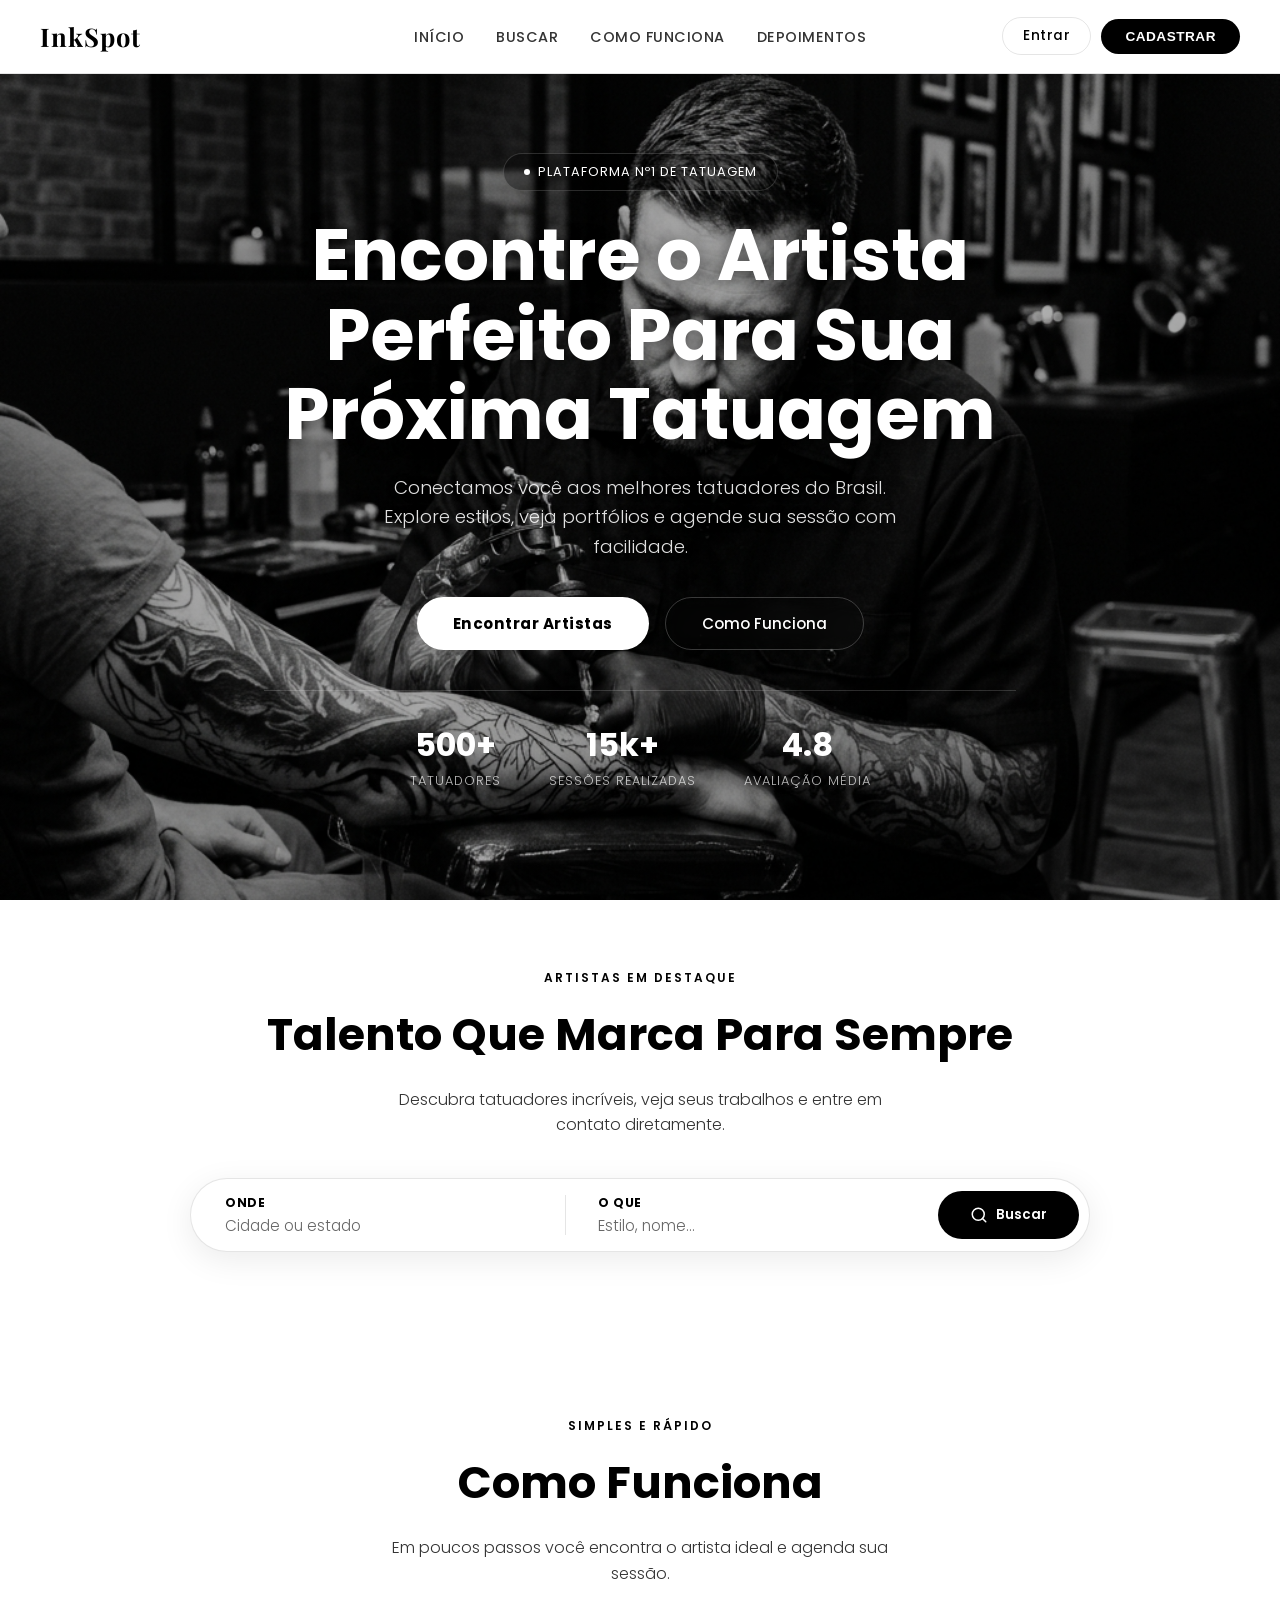
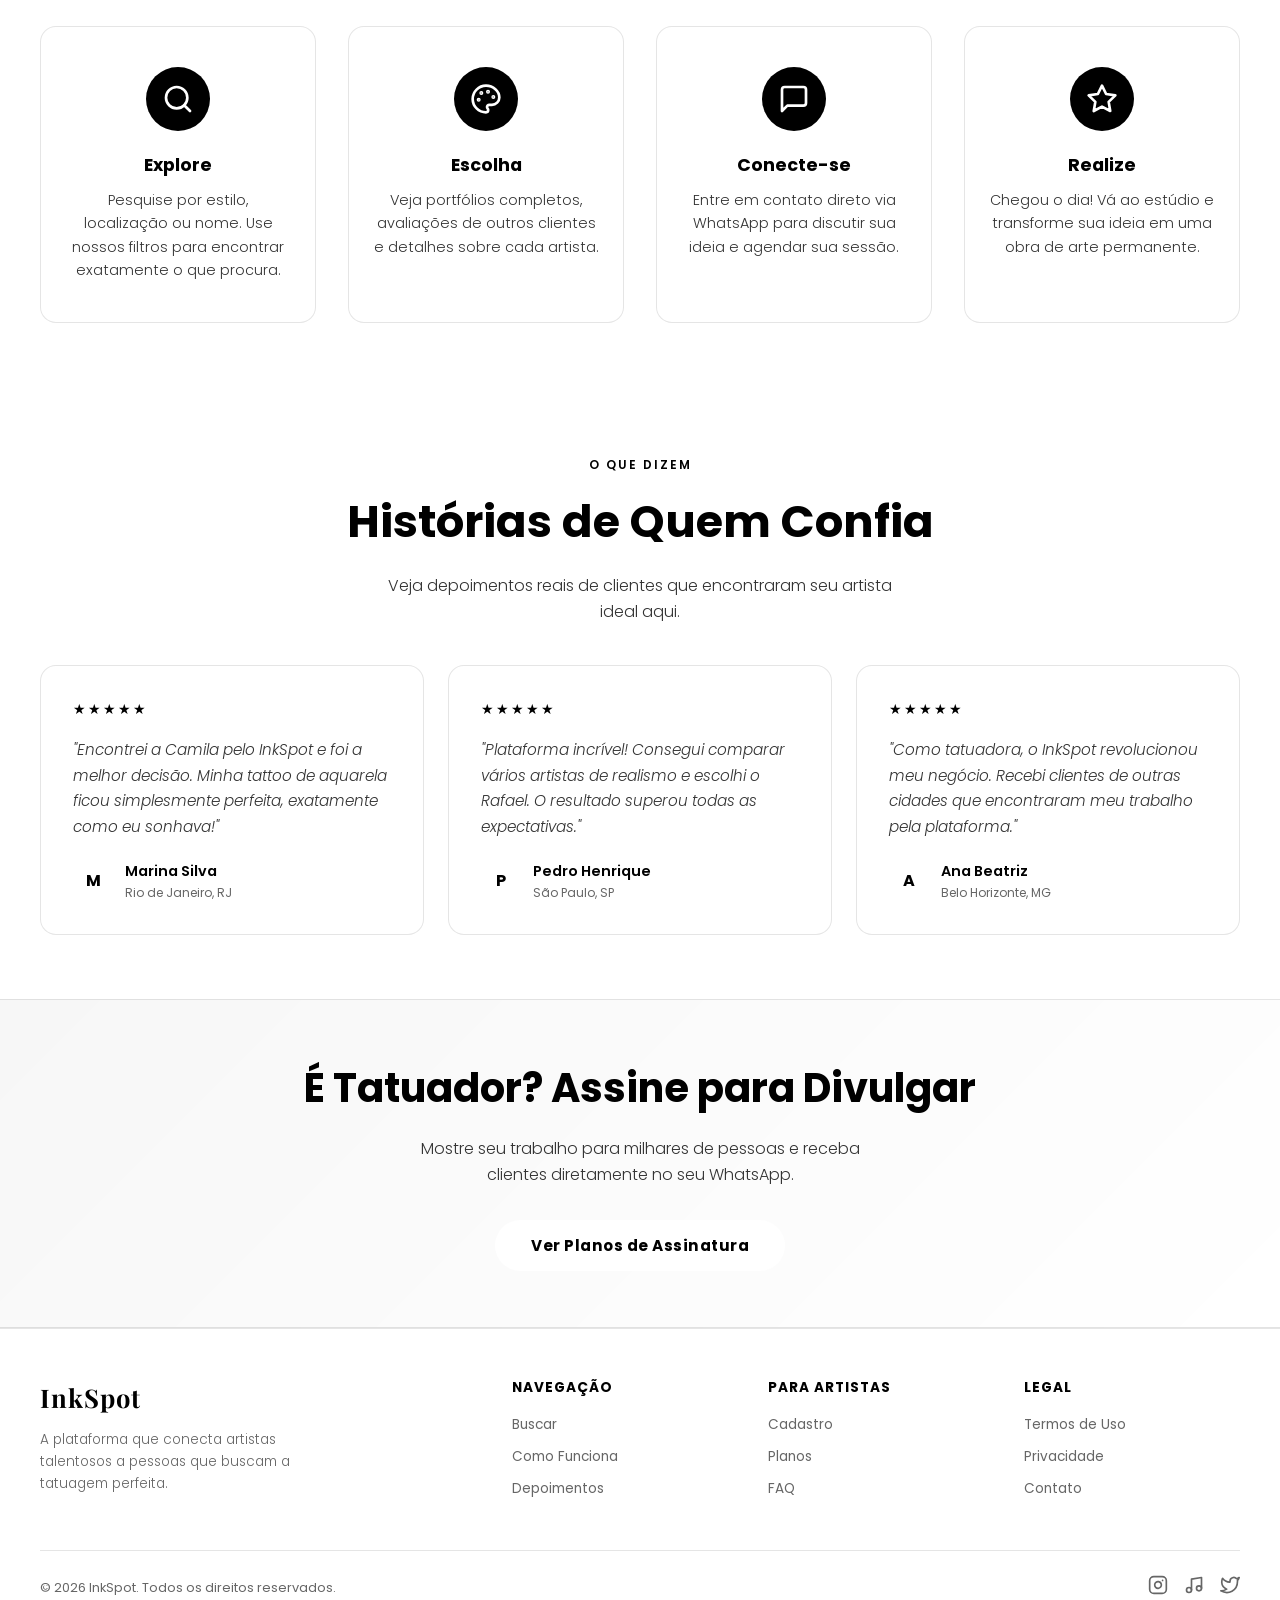
==== commit c20280b5: "Atualiza estilos e remove links desnecessários no rodapé" ====
--- a/Cursos/218191 - PROJETO INTEGRADOR III - NEGÓCIOS DIGITAIS (MAT) 0101-03-26-1s/AppTatto/Index.html
+++ b/Cursos/218191 - PROJETO INTEGRADOR III - NEGÓCIOS DIGITAIS (MAT) 0101-03-26-1s/AppTatto/Index.html
@@ -214,14 +214,12 @@
         <h4>Para Artistas</h4>
         <a href="#">Cadastro</a>
         <a href="#">Planos</a>
-        <a href="#">Recursos</a>
         <a href="#">FAQ</a>
       </div>
       <div class="footer-col">
         <h4>Legal</h4>
         <a href="#">Termos de Uso</a>
         <a href="#">Privacidade</a>
-        <a href="#">Cookies</a>
         <a href="#">Contato</a>
       </div>
     </div>
--- a/Cursos/218191 - PROJETO INTEGRADOR III - NEGÓCIOS DIGITAIS (MAT) 0101-03-26-1s/AppTatto/styles.css
+++ b/Cursos/218191 - PROJETO INTEGRADOR III - NEGÓCIOS DIGITAIS (MAT) 0101-03-26-1s/AppTatto/styles.css
@@ -4,50 +4,30 @@
 
 :root {
   --bg-primary: #ffffff;
-  --bg-secondary: #f0f0f5;
-  --bg-card: rgba(0,0,0,0.03);
-  --bg-glass: rgba(0,0,0,0.04);
-  --border-glass: rgba(0,0,0,0.1);
+  --bg-secondary: #f4f4f5;
+  --bg-card: #ffffff;
+  --bg-glass: rgba(255, 255, 255, 0.8);
+  --border-glass: rgba(0, 0, 0, 0.1);
   --text-primary: #000000;
   --text-secondary: #333333;
   --text-muted: #666666;
-  --accent: #b8943f;
-  --accent-glow: rgba(184,148,63,0.25);
-  --accent-2: #8a7030;
+  --accent: #000000;
+  --accent-glow: rgba(0, 0, 0, 0.15);
+  --accent-2: #333333;
   --danger: #ff4757;
   --success: #2ed573;
   --radius: 16px;
   --radius-sm: 10px;
   --radius-full: 999px;
-  --shadow: 0 8px 32px rgba(0,0,0,0.1);
+  --shadow: 0 8px 32px rgba(0, 0, 0, 0.08);
   --transition: 0.3s cubic-bezier(0.4, 0, 0.2, 1);
-  --nav-bg: rgba(255,255,255,0.8);
-  --nav-bg-scroll: rgba(255,255,255,0.95);
-  --hero-overlay: linear-gradient(135deg, rgba(255,255,255,0.92) 0%, rgba(255,255,255,0.7) 50%, rgba(255,255,255,0.85) 100%);
-  --gallery-overlay: rgba(255,255,255,0.9);
-  --mobile-nav-bg: rgba(255,255,255,0.98);
-  --card-hover-shadow: 0 12px 40px rgba(0,0,0,0.15);
-  --modal-overlay-bg: rgba(0,0,0,0.5);
-
-  --bg-primary: #0a0a0f;
-  --bg-secondary: #12121a;
-  --bg-card: rgba(255,255,255,0.04);
-  --bg-glass: rgba(255,255,255,0.06);
-  --border-glass: rgba(255,255,255,0.08);
-  --text-primary: #f0f0f5;
-  --text-secondary: #8a8a9a;
-  --text-muted: #55556a;
-  --accent: #c9a84c;
-  --accent-glow: rgba(201,168,76,0.3);
-  --accent-2: #e8d5a0;
-  --shadow: 0 8px 32px rgba(0,0,0,0.4);
-  --nav-bg: rgba(10,10,15,0.7);
-  --nav-bg-scroll: rgba(10,10,15,0.95);
-  --hero-overlay: linear-gradient(135deg, rgba(10,10,15,0.92) 0%, rgba(10,10,15,0.7) 50%, rgba(10,10,15,0.85) 100%);
-  --gallery-overlay: rgba(10,10,15,0.9);
-  --mobile-nav-bg: rgba(10,10,15,0.98);
-  --card-hover-shadow: 0 12px 40px rgba(0,0,0,0.5);
-  --modal-overlay-bg: rgba(0,0,0,0.8);
+  --nav-bg: rgb(255, 255, 255);
+  --nav-bg-scroll: rgba(255, 255, 255, 0.95);
+  --hero-overlay: linear-gradient(135deg, rgba(0, 0, 0, 0.42) 0%, rgba(0, 0, 0, 0.28) 50%, rgba(0, 0, 0, 0.45) 100%);
+  --gallery-overlay: rgba(255, 255, 255, 0.9);
+  --mobile-nav-bg: rgba(255, 255, 255, 0.98);
+  --card-hover-shadow: 0 12px 40px rgba(0, 0, 0, 0.12);
+  --modal-overlay-bg: rgba(0, 0, 0, 0.6);
 }
 
 
@@ -63,12 +43,10 @@
   min-height: 100vh;
 }
 
-/* ── Scrollbar ── */
 ::-webkit-scrollbar { width: 6px; }
 ::-webkit-scrollbar-track { background: transparent; }
 ::-webkit-scrollbar-thumb { background: var(--accent); border-radius: 3px; }
 
-/* ── Navigation ── */
 .navbar {
   position: fixed; top: 0; left: 0; right: 0; z-index: 1000;
   display: flex; align-items: center; justify-content: space-between;
@@ -98,8 +76,8 @@
 .nav-links a:hover { color: var(--accent); }
 .nav-links a:hover::after { width: 100%; }
 .nav-cta {
-  background: linear-gradient(135deg, var(--accent), #b8943f);
-  color: #0a0a0f; border: none; padding: 10px 24px;
+  background: var(--accent);
+  color: #ffffff; border: none; padding: 10px 24px;
   border-radius: var(--radius-full); font-weight: 600; font-size: 0.85rem;
   cursor: pointer; letter-spacing: 0.5px; text-transform: uppercase;
   transition: var(--transition);
@@ -119,7 +97,6 @@
 .nav-toggle.active span:nth-child(2) { opacity: 0; }
 .nav-toggle.active span:nth-child(3) { transform: rotate(-45deg) translate(5px, -5px); }
 
-/* ── Hero ── */
 .hero {
   position: relative; min-height: 100vh;
   display: flex; align-items: center; justify-content: center;
@@ -140,46 +117,46 @@
 }
 .hero-badge {
   display: inline-flex; align-items: center; gap: 8px;
-  background: var(--bg-glass); border: 1px solid var(--border-glass);
+  background: rgba(0, 0, 0, 0.35); border: 1px solid rgba(255, 255, 255, 0.16);
   padding: 8px 20px; border-radius: var(--radius-full);
-  font-size: 0.8rem; color: var(--accent); letter-spacing: 1px;
+  font-size: 0.8rem; color: #ffffff; letter-spacing: 1px;
   text-transform: uppercase; margin-bottom: 24px;
 }
-.hero-badge::before { content: ''; width: 6px; height: 6px; background: var(--accent); border-radius: 50%; animation: pulse 2s infinite; }
+.hero-badge::before { content: ''; width: 6px; height: 6px; background: #ffffff; border-radius: 50%; animation: pulse 2s infinite; }
 .hero h1 {
   font-family: 'Poppins', sans-serif;
   font-size: clamp(2.5rem, 6vw, 4.5rem);
   line-height: 1.1; margin-bottom: 20px;
-  background: linear-gradient(135deg, var(--text-primary), var(--accent-2));
-  -webkit-background-clip: text; -webkit-text-fill-color: transparent;
-  background-clip: text;
-}
-.hero p { color: var(--text-secondary); font-size: 1.15rem; max-width: 560px; margin: 0 auto 36px; font-weight: 300; }
+  color: #ffffff;
+  text-shadow: 0 2px 18px rgba(0, 0, 0, 0.45);
+  background: none;
+  -webkit-text-fill-color: initial;
+}
+.hero p { color: rgba(255, 255, 255, 0.88); font-size: 1.15rem; max-width: 560px; margin: 0 auto 36px; font-weight: 300; text-shadow: 0 1px 10px rgba(0, 0, 0, 0.35); }
 .hero-actions { display: flex; gap: 16px; justify-content: center; flex-wrap: wrap; }
 .btn-primary {
-  background: linear-gradient(135deg, var(--accent), #b8943f);
-  color: #0a0a0f; border: none; padding: 14px 36px;
+  background: #ffffff;
+  color: #000000; border: none; padding: 14px 36px;
   border-radius: var(--radius-full); font-weight: 700; font-size: 0.95rem;
   cursor: pointer; letter-spacing: 0.5px; transition: var(--transition);
   font-family: 'Poppins', sans-serif;
 }
 .btn-primary:hover { transform: translateY(-3px); box-shadow: 0 8px 30px var(--accent-glow); }
 .btn-outline {
-  background: transparent; color: var(--text-primary);
-  border: 1px solid var(--border-glass); padding: 14px 36px;
+  background: transparent; color: #ffffff;
+  border: 1px solid rgba(255, 255, 255, 0.22); padding: 14px 36px;
   border-radius: var(--radius-full); font-weight: 500; font-size: 0.95rem;
   cursor: pointer; transition: var(--transition); backdrop-filter: blur(10px);
   font-family: 'Poppins', sans-serif;
 }
-.btn-outline:hover { border-color: var(--accent); color: var(--accent); transform: translateY(-3px); }
+.btn-outline:hover { border-color: #ffffff; color: #ffffff; transform: translateY(-3px); }
 .hero-stats {
   display: flex; justify-content: center; gap: 48px; margin-top: 40px;
-  padding-top: 28px; border-top: 1px solid var(--border-glass);
-}
-.hero-stat h3 { font-size: 2rem; color: var(--accent); font-weight: 700; }
-.hero-stat p { font-size: 0.8rem; color: var(--text-muted); text-transform: uppercase; letter-spacing: 1px; }
-
-/* ── Section Layout ── */
+  padding-top: 28px; border-top: 1px solid rgba(255, 255, 255, 0.16);
+}
+.hero-stat h3 { font-size: 2rem; color: #ffffff; font-weight: 700; }
+.hero-stat p { font-size: 0.8rem; color: rgba(255, 255, 255, 0.72); text-transform: uppercase; letter-spacing: 1px; }
+
 .section { padding: 64px 40px; max-width: 1280px; margin: 0 auto; }
 .section-header { text-align: center; margin-bottom: 40px; }
 .section-tag {
@@ -192,7 +169,6 @@
 }
 .section-header p { color: var(--text-secondary); max-width: 520px; margin: 0 auto; font-weight: 300; }
 
-/* ── Search Bar ── */
 .search-bar {
   display: flex; gap: 12px; max-width: 700px; margin: 0 auto 32px;
   background: var(--bg-glass); border: 1px solid var(--border-glass);
@@ -206,14 +182,13 @@
 }
 .search-bar input::placeholder { color: var(--text-muted); }
 .search-bar button {
-  background: linear-gradient(135deg, var(--accent), #b8943f);
-  color: #0a0a0f; border: none; padding: 12px 28px;
+  background: var(--accent);
+  color: #ffffff; border: none; padding: 12px 28px;
   border-radius: var(--radius-full); font-weight: 600; cursor: pointer;
   transition: var(--transition); font-family: 'Poppins', sans-serif;
 }
 .search-bar button:hover { box-shadow: 0 4px 20px var(--accent-glow); }
 
-/* ── Style Filters ── */
 .style-filters {
   display: flex; gap: 10px; justify-content: center; flex-wrap: wrap; margin-bottom: 32px;
 }
@@ -224,10 +199,9 @@
   transition: var(--transition); font-family: 'Poppins', sans-serif;
 }
 .filter-btn:hover, .filter-btn.active {
-  background: var(--accent); color: #0a0a0f; border-color: var(--accent); font-weight: 600;
-}
-
-/* ── Artist Cards ── */
+  background: var(--accent); color: #ffffff; border-color: var(--accent); font-weight: 600;
+}
+
 .artists-grid {
   display: grid;
   grid-template-columns: repeat(auto-fill, minmax(280px, 1fr));
@@ -242,7 +216,7 @@
 }
 .artist-card:hover {
   transform: translateY(-8px);
-  border-color: rgba(201,168,76,0.3);
+  border-color: var(--accent);
   box-shadow: var(--card-hover-shadow);
 }
 .artist-card-img {
@@ -266,7 +240,7 @@
 .artist-card-name p { font-size: 0.8rem; color: var(--text-muted); }
 .artist-card-tags { display: flex; gap: 6px; flex-wrap: wrap; margin-bottom: 14px; }
 .tag {
-  background: rgba(201,168,76,0.1); color: var(--accent);
+  background: rgba(0,0,0,0.05); color: var(--accent);
   padding: 3px 10px; border-radius: var(--radius-full);
   font-size: 0.7rem; font-weight: 500;
 }
@@ -277,7 +251,6 @@
 .artist-rating { display: flex; align-items: center; gap: 4px; font-size: 0.85rem; color: var(--accent); }
 .artist-price { font-size: 0.85rem; color: var(--text-secondary); }
 
-/* ── Location Search ── */
 .location-search {
   max-width: 800px; margin: 0 auto 48px;
   background: var(--bg-glass); border: 1px solid var(--border-glass);
@@ -338,31 +311,30 @@
   display: block;
 }
 
-/* ── How It Works ── */
 .steps-grid { display: grid; grid-template-columns: repeat(auto-fit, minmax(240px, 1fr)); gap: 32px; }
 .step-card {
   text-align: center; padding: 40px 24px;
   background: var(--bg-glass); border: 1px solid var(--border-glass);
   border-radius: var(--radius); transition: var(--transition);
 }
-.step-card:hover { border-color: rgba(201,168,76,0.3); transform: translateY(-4px); }
+.step-card:hover { border-color: var(--accent); transform: translateY(-4px); box-shadow: var(--shadow); }
 .step-icon {
   width: 64px; height: 64px; margin: 0 auto 20px;
-  background: linear-gradient(135deg, var(--accent), #b8943f);
+  background: var(--accent);
+  color: #ffffff;
   border-radius: 50%; display: flex; align-items: center; justify-content: center;
   font-size: 1.5rem;
 }
 .step-card h3 { margin-bottom: 10px; font-size: 1.1rem; }
 .step-card p { color: var(--text-secondary); font-size: 0.9rem; font-weight: 300; }
 
-/* ── Testimonials ── */
 .testimonials-grid { display: grid; grid-template-columns: repeat(auto-fit, minmax(300px, 1fr)); gap: 24px; }
 .testimonial-card {
   background: var(--bg-glass); border: 1px solid var(--border-glass);
   border-radius: var(--radius); padding: 32px;
   transition: var(--transition);
 }
-.testimonial-card:hover { border-color: rgba(201,168,76,0.2); }
+.testimonial-card:hover { border-color: var(--accent); box-shadow: var(--shadow); }
 .testimonial-stars { color: var(--accent); font-size: 0.9rem; margin-bottom: 16px; letter-spacing: 2px; }
 .testimonial-card blockquote { font-size: 0.95rem; color: var(--text-secondary); font-style: italic; margin-bottom: 20px; font-weight: 300; line-height: 1.7; }
 .testimonial-author { display: flex; align-items: center; gap: 12px; }
@@ -370,16 +342,14 @@
 .testimonial-author-info p:first-child { font-weight: 600; font-size: 0.9rem; }
 .testimonial-author-info p:last-child { font-size: 0.75rem; color: var(--text-muted); }
 
-/* ── CTA Section ── */
 .cta-section {
   text-align: center; padding: 56px 40px;
-  background: linear-gradient(135deg, rgba(201,168,76,0.08) 0%, transparent 100%);
+  background: linear-gradient(135deg, rgba(0,0,0,0.03) 0%, transparent 100%);
   border-top: 1px solid var(--border-glass); border-bottom: 1px solid var(--border-glass);
 }
 .cta-section h2 { font-family: 'Poppins', sans-serif; font-size: clamp(1.8rem, 4vw, 2.5rem); margin-bottom: 16px; }
 .cta-section p { color: var(--text-secondary); max-width: 480px; margin: 0 auto 32px; font-weight: 300; }
 
-/* ── Plans ── */
 .plans-grid { display: grid; grid-template-columns: repeat(3, 1fr); gap: 24px; margin-top: 40px; }
 .plan-card {
   background: var(--bg-card); border: 1px solid var(--border-glass);
@@ -389,12 +359,12 @@
 }
 .plan-card:hover { transform: translateY(-4px); border-color: var(--accent); box-shadow: var(--shadow); }
 .plan-card.featured {
-  background: linear-gradient(180deg, rgba(201,168,76,0.05) 0%, var(--bg-card) 100%);
+  background: linear-gradient(180deg, rgba(0,0,0,0.02) 0%, var(--bg-card) 100%);
   border-color: var(--accent);
 }
 .plan-badge {
   position: absolute; top: -12px; left: 50%; transform: translateX(-50%);
-  background: var(--accent); color: #0a0a0f; font-size: 0.75rem; font-weight: 700;
+  background: var(--accent); color: #ffffff; font-size: 0.75rem; font-weight: 700;
   padding: 4px 12px; border-radius: var(--radius-full); text-transform: uppercase; letter-spacing: 0.5px;
 }
 .plan-card h3 { font-size: 1.4rem; color: var(--text-primary); text-align: center; }
@@ -404,7 +374,6 @@
 .plan-features li { display: flex; align-items: center; gap: 8px; font-size: 0.9rem; color: var(--text-secondary); }
 .plan-features li::before { content: '✓'; color: var(--success); font-weight: 700; }
 
-/* ── Footer ── */
 .footer {
   padding: 48px 40px 24px; border-top: 1px solid var(--border-glass);
   max-width: 1280px; margin: 0 auto;
@@ -424,7 +393,6 @@
 .footer-socials a { color: var(--text-muted); text-decoration: none; font-size: 1.1rem; transition: var(--transition); }
 .footer-socials a:hover { color: var(--accent); }
 
-/* ── Modal ── */
 .modal-overlay {
   position: fixed; inset: 0; z-index: 2000;
   background: var(--modal-overlay-bg); backdrop-filter: blur(8px);
@@ -472,14 +440,13 @@
 .modal-gallery img { width: 100%; aspect-ratio: 1; object-fit: cover; border-radius: var(--radius-sm); }
 .modal-contact-btn {
   width: 100%; padding: 14px;
-  background: linear-gradient(135deg, var(--accent), #b8943f);
-  color: #0a0a0f; border: none; border-radius: var(--radius-full);
+  background: var(--accent);
+  color: #ffffff; border: none; border-radius: var(--radius-full);
   font-weight: 700; font-size: 1rem; cursor: pointer;
   transition: var(--transition); font-family: 'Poppins', sans-serif;
 }
 .modal-contact-btn:hover { box-shadow: 0 8px 30px var(--accent-glow); transform: translateY(-2px); }
 
-/* ── Animations ── */
 @keyframes fadeUp { from { opacity: 0; transform: translateY(30px); } to { opacity: 1; transform: translateY(0); } }
 @keyframes pulse { 0%, 100% { opacity: 1; } 50% { opacity: 0.4; } }
 @keyframes modalIn { from { opacity: 0; transform: scale(0.95); } to { opacity: 1; transform: scale(1); } }
@@ -487,7 +454,6 @@
 .fade-in { opacity: 0; transform: translateY(24px); transition: opacity 0.6s ease, transform 0.6s ease; }
 .fade-in.visible { opacity: 1; transform: translateY(0); }
 
-/* ── Responsive ── */
 @media (max-width: 1024px) {
   .section { padding: 56px 28px; }
   .steps-grid { grid-template-columns: repeat(2, 1fr); }
@@ -555,7 +521,6 @@
   .nav-user-name { display: none; }
 }
 
-/* ── Auth Modal ── */
 .auth-modal {
   background: var(--bg-secondary); border: 1px solid var(--border-glass);
   border-radius: var(--radius); max-width: 480px; width: 100%;
@@ -578,7 +543,7 @@
   font-size: 0.9rem; font-weight: 500; cursor: pointer;
   border-radius: 8px; transition: var(--transition);
 }
-.auth-tab.active { background: var(--accent); color: #0a0a0f; font-weight: 600; }
+.auth-tab.active { background: var(--accent); color: #ffffff; font-weight: 600; }
 
 .auth-form { display: flex; flex-direction: column; gap: 18px; }
 .auth-field label { display: block; font-size: 0.8rem; font-weight: 500; color: var(--text-secondary); margin-bottom: 6px; text-transform: uppercase; letter-spacing: 0.5px; }
@@ -610,15 +575,15 @@
   border: 2px solid var(--border-glass); border-radius: var(--radius-sm);
   transition: var(--transition); text-align: center;
 }
-.auth-type-option input:checked + .auth-type-card { border-color: var(--accent); background: rgba(201,168,76,0.08); }
+.auth-type-option input:checked + .auth-type-card { border-color: var(--accent); background: rgba(0,0,0,0.05); }
 .auth-type-icon { font-size: 1.6rem; }
 .auth-type-label { font-weight: 600; font-size: 0.95rem; }
 .auth-type-desc { font-size: 0.72rem; color: var(--text-muted); }
 
 .auth-submit {
   width: 100%; padding: 14px;
-  background: linear-gradient(135deg, var(--accent), #b8943f);
-  color: #0a0a0f; border: none; border-radius: var(--radius-full);
+  background: var(--accent);
+  color: #ffffff; border: none; border-radius: var(--radius-full);
   font-weight: 700; font-size: 1rem; cursor: pointer;
   font-family: 'Poppins', sans-serif; transition: var(--transition);
   margin-top: 4px;
@@ -637,7 +602,6 @@
 @keyframes shake { 0%,100%{transform:translateX(0)} 25%{transform:translateX(-8px)} 75%{transform:translateX(8px)} }
 .auth-error.shake { animation: shake 0.4s ease; }
 
-/* ── Nav Login Button ── */
 .nav-login-btn {
   background: transparent; border: 1px solid var(--border-glass);
   color: var(--text-primary); padding: 8px 20px;
@@ -648,7 +612,6 @@
 .nav-login-btn:hover { border-color: var(--accent); color: var(--accent); }
 #navAuthArea { display: flex; align-items: center; gap: 10px; }
 
-/* ── Nav User Dropdown ── */
 .nav-user {
   position: relative; display: flex; align-items: center; gap: 8px;
   cursor: pointer; padding: 4px 12px 4px 4px;
@@ -658,8 +621,8 @@
 .nav-user:hover { border-color: var(--border-glass); background: var(--bg-glass); }
 .nav-user-avatar {
   width: 34px; height: 34px; border-radius: 50%;
-  background: linear-gradient(135deg, var(--accent), #b8943f);
-  color: #0a0a0f; display: flex; align-items: center; justify-content: center;
+  background: var(--accent);
+  color: #ffffff; display: flex; align-items: center; justify-content: center;
   font-weight: 700; font-size: 0.85rem;
 }
 .nav-user-name { font-size: 0.85rem; font-weight: 500; color: var(--text-primary); }
@@ -676,8 +639,8 @@
 .dropdown-header { display: flex; align-items: center; gap: 12px; padding: 16px; }
 .dropdown-avatar {
   width: 40px; height: 40px; border-radius: 50%;
-  background: linear-gradient(135deg, var(--accent), #b8943f);
-  color: #0a0a0f; display: flex; align-items: center; justify-content: center;
+  background: var(--accent);
+  color: #ffffff; display: flex; align-items: center; justify-content: center;
   font-weight: 700; font-size: 1rem;
 }
 .dropdown-name { font-weight: 600; font-size: 0.9rem; }
@@ -691,7 +654,6 @@
 .dropdown-item:hover { background: var(--bg-glass); color: var(--text-primary); }
 .dropdown-logout:hover { color: var(--danger); }
 
-/* ── Toast ── */
 .toast {
   position: fixed; bottom: 24px; left: 50%; transform: translateX(-50%) translateY(20px);
   background: var(--bg-secondary); border: 1px solid var(--border-glass);
@@ -703,13 +665,11 @@
 }
 .toast.show { opacity: 1; transform: translateX(-50%) translateY(0); }
 
-/* ── Auth Responsive ── */
 @media (max-width: 480px) {
   .auth-modal { padding: 24px 20px; margin: 12px; }
   .auth-type-options { grid-template-columns: 1fr; }
 }
 
-/* ── Search Panel (Airbnb Style) ── */
 .search-panel {
   display: flex; align-items: center; background: var(--bg-primary); border: 1px solid var(--border-glass);
   border-radius: 999px; padding: 10px; max-width: 900px; margin: 0 auto 32px; box-shadow: var(--shadow);
@@ -733,7 +693,7 @@
 .search-panel-divider { width: 1px; height: 40px; background: var(--border-glass); margin: 0 8px; }
 .search-panel-actions { display: flex; align-items: center; gap: 8px; padding-left: 8px; }
 .search-panel-btn {
-  background: linear-gradient(135deg, var(--accent), var(--accent-2)); color: var(--accent-text);
+  background: var(--accent); color: #ffffff;
   border: none; padding: 14px 32px; border-radius: 999px; font-weight: 600; cursor: pointer;
   transition: var(--transition); display: flex; align-items: center; gap: 8px; font-family: 'Poppins', sans-serif;
 }
